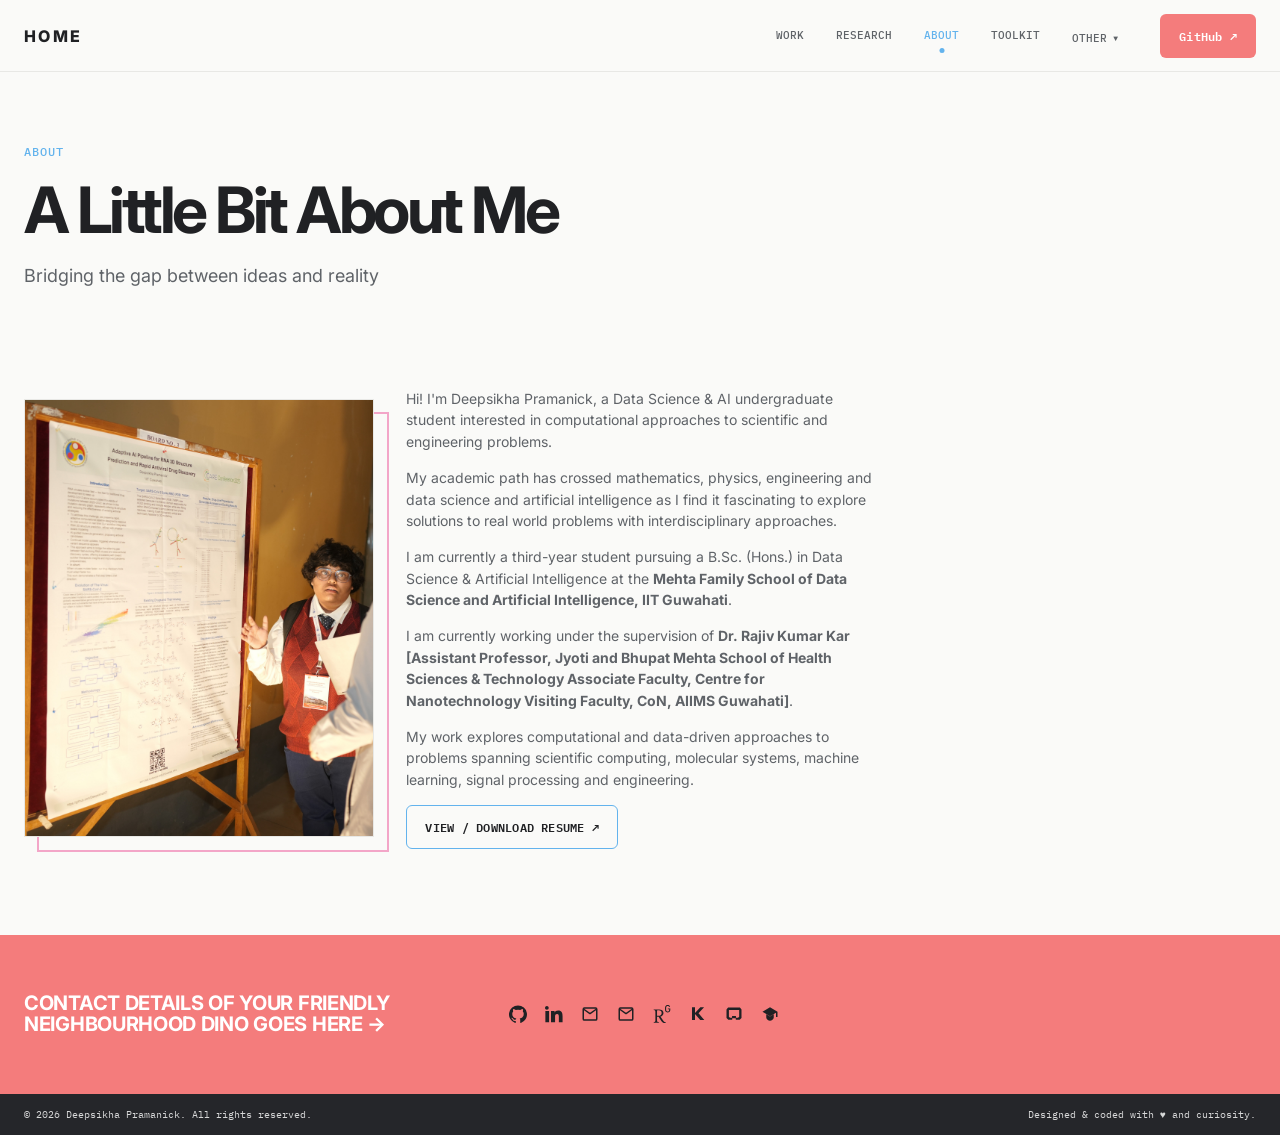
==== about.html @ 4445a699 "Initial portfolio website" ====
<!doctype html>
<html lang="en">
<head>
<meta charset="utf-8">
<meta name="viewport" content="width=device-width,initial-scale=1">
<meta name="description" content="Deepsikha Pramanick — Data Science, Engineering and Scientific Computing portfolio.">
<title>About — Deepsikha Pramanick</title>
<link rel="stylesheet" href="assets/css/styles.css">
</head>
<body>

<header class="site-header">
  <div class="container nav">
    <a class="brand" href="index.html">HOME</a>
    <nav class="nav-links">
      <a href="index.html#work">WORK</a>
      <a href="research.html">RESEARCH</a>
      <a class="active" href="about.html">ABOUT</a>
      <a href="index.html#toolkit">TOOLKIT</a>
      <div class="nav-other">
        <button class="other-button">OTHER</button>
        <div class="other-menu">
          <a href="gallery.html">Gallery</a>
          <a href="certificates.html">Certificates</a>
          <a href="blog.html">Research Blog</a>
          <a href="updates.html">News &amp; Updates</a>
        </div>
      </div>
    </nav>
    <a class="btn btn-coral nav-github" href="https://github.com/Deepsikha001" target="_blank" rel="noopener">GitHub ↗</a>
    <button class="nav-toggle" data-menu aria-label="Open navigation">☰</button>
  </div>
</header>

<main>
<section class="page-hero">
  <div class="container">
    <div class="kicker">ABOUT</div>
    <h1>A Little Bit About Me</h1>
    <p class="lead research-intro">
       Bridging the gap between ideas and reality
    </p>
  </div>
</section>
<section class="section about-section">
  <div class="container about-grid">

    <div class="about-photo">
      <img src="assets\images\DP_at_MFF_CARE_Conference_2025.JPG" alt="Deepsikha Pramanick">
    </div>

    <div class="about-copy">
      <p>
        Hi! I'm Deepsikha Pramanick, a Data Science &amp; AI undergraduate student interested in
        computational approaches to scientific and engineering problems.
      </p>

      <p>
        My academic path has crossed mathematics, physics, engineering and
        data science and artificial intelligence as I find it fascinating to explore solutions to real world problems with interdisciplinary approaches.
      </p>

      <p>
        I am currently a third-year student pursuing a B.Sc. (Hons.) in
        Data Science &amp; Artificial Intelligence at the
        <strong>Mehta Family School of Data Science and Artificial Intelligence,
        IIT Guwahati</strong>.
      </p>

      <p>
        I am currently working under the supervision of
        <strong>Dr. Rajiv Kumar Kar [Assistant Professor, Jyoti and Bhupat Mehta School of Health Sciences & Technology
Associate Faculty, Centre for Nanotechnology
Visiting Faculty, CoN, AIIMS Guwahati]</strong>.
      </p>

      <p>
        My work explores computational and data-driven approaches to problems
        spanning scientific computing, molecular systems, machine learning,
        signal processing and engineering.
      </p>

      <p>
        <a class="btn btn-outline" href="assets/resume.pdf" target="_blank" rel="noopener">
          VIEW / DOWNLOAD RESUME ↗
        </a>
      </p>
    </div>

  </div>
</section>
</main>

<section class="cta" id="contact">
  <div class="container cta-grid">
    <div>
      <h3>CONTACT DETAILS OF YOUR FRIENDLY NEIGHBOURHOOD DINO GOES HERE →</h3>
    </div>

    <div class="social-links">
      <a href="https://github.com/Deepsikha001" target="_blank" rel="noopener" aria-label="GitHub">
        <svg viewBox="0 0 24 24" aria-hidden="true">
          <path fill="currentColor" d="M12 .5a12 12 0 0 0-3.79 23.39c.6.11.82-.26.82-.58v-2.04c-3.34.73-4.04-1.61-4.04-1.61-.55-1.39-1.34-1.76-1.34-1.76-1.09-.75.08-.74.08-.74 1.2.08 1.84 1.23 1.84 1.23 1.07 1.83 2.81 1.3 3.5.99.11-.78.42-1.3.76-1.6-2.67-.3-5.47-1.34-5.47-5.95 0-1.31.47-2.38 1.23-3.22-.12-.3-.53-1.52.12-3.17 0 0 1-.32 3.3 1.23a11.5 11.5 0 0 1 6 0c2.29-1.55 3.29-1.23 3.29-1.23.65 1.65.24 2.87.12 3.17.77.84 1.23 1.91 1.23 3.22 0 4.62-2.81 5.65-5.48 5.95.43.37.81 1.1.81 2.22v3.29c0 .32.22.69.83.58A12 12 0 0 0 12 .5Z"/>
        </svg>
      </a>

      <a href="https://www.linkedin.com/in/deepsikha-pramanick" target="_blank" rel="noopener" aria-label="LinkedIn">
        <svg viewBox="0 0 24 24" aria-hidden="true">
          <path fill="currentColor" d="M4.98 3.5A2.5 2.5 0 1 1 0 3.5a2.5 2.5 0 0 1 4.98 0ZM.5 8h4.96v15H.5V8Zm7.5 0h4.75v2.05h.07c.66-1.25 2.27-2.57 4.68-2.57 5 0 5.92 3.29 5.92 7.56V23h-4.95v-7.06c0-1.68-.03-3.84-2.34-3.84-2.34 0-2.7 1.83-2.7 3.72V23H8V8Z"/>
        </svg>
      </a>

      <a href="mailto:deepsikha.pramanick@gmail.com" aria-label="Personal email">
        <svg viewBox="0 0 24 24" aria-hidden="true">
          <path fill="currentColor" d="M2 5.5A2.5 2.5 0 0 1 4.5 3h15A2.5 2.5 0 0 1 22 5.5v13a2.5 2.5 0 0 1-2.5 2.5h-15A2.5 2.5 0 0 1 2 18.5v-13Zm2.2-.5L12 10.4 19.8 5H4.2ZM20 18.5V7.1l-7.41 5.18a1 1 0 0 1-1.18 0L4 7.1v11.4c0 .28.22.5.5.5h15a.5.5 0 0 0 .5-.5Z"/>
        </svg>
      </a>

      <a href="mailto:d.pramanick@op.iitg.ac.in" aria-label="Institutional email">
        <svg viewBox="0 0 24 24" aria-hidden="true">
          <path fill="currentColor" d="M2 5.5A2.5 2.5 0 0 1 4.5 3h15A2.5 2.5 0 0 1 22 5.5v13a2.5 2.5 0 0 1-2.5 2.5h-15A2.5 2.5 0 0 1 2 18.5v-13Zm2.2-.5L12 10.4 19.8 5H4.2ZM20 18.5V7.1l-7.41 5.18a1 1 0 0 1-1.18 0L4 7.1v11.4c0 .28.22.5.5.5h15a.5.5 0 0 0 .5-.5Z"/>
        </svg>
      </a>

      <a href="https://www.researchgate.net/profile/Deepsikha-Pramanick?ev=hdr_xprf" target="_blank" rel="noopener" aria-label="ResearchGate">
        <img class="social-logo" src="assets/images/researchgate.svg.svg" alt="">
      </a>

      <a href="https://www.kaggle.com/deepsikhapramanick" target="_blank" rel="noopener" aria-label="Kaggle">
        <svg viewBox="0 0 24 24" aria-hidden="true">
          <path fill="currentColor" d="M4 3h4v7.6l7.1-7.6h5l-7.4 8 7.7 9H15l-7-8v8H4V3Z"/>
        </svg>
      </a>

      <a href="https://uau-uau.itch.io/" target="_blank" rel="noopener" aria-label="itch.io">
        <svg viewBox="0 0 24 24" aria-hidden="true">
          <path fill="currentColor" d="M4.1 3.2h15.8L22 6.1v11.1l-2.4 2.6h-5.2v-2.2H9.6v2.2H4.4L2 17.2V6.1l2.1-2.9Zm1.1 3.4v8.9l1.4 1.4h2.8v-2.2h5.2v2.2h2.8l1.5-1.4V6.6H5.2Z"/>
        </svg>
      </a>

      <a href="https://scholar.google.com/" target="_blank" rel="noopener" aria-label="Google Scholar">
        <svg viewBox="0 0 24 24" aria-hidden="true">
          <path fill="currentColor" d="M12 3 2 9l10 6 8-4.8V16h2V9L12 3Zm-5 9.4v4.2c0 2.2 2.9 4.4 5 4.4s5-2.2 5-4.4v-4.2l-5 3-5-3Z"/>
        </svg>
      </a>
    </div>
  </div>
</section>

<footer>
  <div class="container footer-inner">
    <span>© 2026 Deepsikha Pramanick. All rights reserved.</span>
    <span>Designed &amp; coded with ♥ and curiosity.</span>
  </div>
</footer>

<script src="assets/js/main.js"></script>
</body>
</html>
---- assets/css/styles.css ----
@import url('https://fonts.googleapis.com/css2?family=IBM+Plex+Mono:wght@400;500;600&family=Inter:wght@400;500;600;700;800&display=swap');

:root{
  --bg:#FAFAF8;
  --text:#202124;
  --muted:#5F6368;
  --border:#E8E8E5;
  --blue:#63B3ED;
  --blue-soft:#EAF5FD;
  --pink:#F3A6C8;
  --pink-soft:#FFF0F6;
  --coral:#F47C7C;
  --white:#FFFFFF;
  --max:1296px;
  --radius:6px;
  --shadow:0 8px 28px rgba(32,33,36,.055);
}

*{box-sizing:border-box}
html{scroll-behavior:smooth}
body{
  margin:0;
  background:var(--bg);
  color:var(--text);
  font-family:Inter,system-ui,sans-serif;
  line-height:1.55;
}
img{max-width:100%;display:block}
a{color:inherit;text-decoration:none}
button,input,select{font:inherit}
.container{width:min(var(--max),calc(100% - 48px));margin:auto}
.mono{
  font-family:"IBM Plex Mono",monospace;
  letter-spacing:.03em;
}
.section{padding:96px 0}
.section-tight{padding:72px 0}
.section-label{
  display:flex;align-items:center;gap:16px;
  margin-bottom:28px;
  color:var(--blue);
  font:600 12px/1 "IBM Plex Mono",monospace;
  letter-spacing:.08em;
  text-transform:uppercase;
}
.section-label.pink{color:var(--pink)}
.section-label::after{
  content:"";height:1px;flex:1;background:currentColor;opacity:.55
}
.section-label .spacer{flex:0 0 12px}
h1,h2,h3{margin:0;line-height:1.08}
h1{font-size:clamp(52px,6vw,88px);letter-spacing:-.055em}
h2{font-size:clamp(34px,4vw,52px);letter-spacing:-.04em}
h3{font-size:20px;letter-spacing:-.015em}
.lead{font-size:18px;color:var(--muted);max-width:600px}
.small{font-size:13px;color:var(--muted)}
.kicker{
  color:var(--blue);
  font:500 12px/1.4 "IBM Plex Mono",monospace;
  letter-spacing:.08em;
  text-transform:uppercase;
}
.btn{
  display:inline-flex;align-items:center;justify-content:center;gap:10px;
  min-height:44px;padding:0 18px;border:1px solid transparent;
  border-radius:6px;font:600 12px/1 "IBM Plex Mono",monospace;
  letter-spacing:.02em;transition:.2s ease;
  cursor:pointer;
}
.btn:hover{transform:translateY(-2px)}
.btn-primary{background:var(--blue);color:#fff}
.btn-outline{border-color:var(--blue);background:transparent;color:var(--text)}
.btn-coral{background:var(--coral);color:#fff}
.tag{
  display:inline-flex;align-items:center;
  padding:5px 9px;border-radius:999px;
  background:var(--blue-soft);color:#2d6e9d;
  font:500 10px/1 "IBM Plex Mono",monospace;
}
.tag.pink{background:var(--pink-soft);color:#a95076}

.site-header{
  position:sticky;top:0;z-index:50;
  height:72px;background:rgba(250,250,248,.94);
  backdrop-filter:blur(12px);
  border-bottom:1px solid var(--border);
}
.nav{
  height:72px;display:flex;align-items:center;gap:24px;
}
.brand{font-size:16px;font-weight:800;letter-spacing:.15em}
.brand-dot{color:var(--coral)}
.nav-links{display:flex;align-items:center;gap:32px;margin-left:auto}
.nav-links a{
  position:relative;
  font:500 11px/1 "IBM Plex Mono",monospace;
  color:var(--muted);text-transform:uppercase;
}
.nav-links a:hover{
  color:var(--blue);
}

.nav-links a.active{
  color:var(--blue);
}
/* Active Research page */
.nav-links a.active[href="research.html"]{
  color:var(--pink);
}

.nav-links a.active[href="research.html"]::after{
  content:"";
  position:absolute;
  left:50%;
  bottom:-12px;
  width:5px;
  height:5px;
  transform:translateX(-50%);
  border-radius:50%;
  background:var(--pink);
}
.nav-links a.active::after{
  content:"";position:absolute;left:50%;bottom:-12px;
  width:5px;height:5px;transform:translateX(-50%);
  border-radius:50%;background:var(--blue);
}



.nav-other {
  position: relative;
  /* Ensures the container wraps perfectly without unwanted height gaps */
  display: inline-block; 
}

.other-button {
  border: 0;
  background: transparent;
  padding: 0;
  color: var(--muted);
  cursor: pointer;
  font: 500 11px/1 "IBM Plex Mono", monospace;
  text-transform: uppercase;
  
  /* Flexbox centers the button text and the arrow symbol perfectly */
  display: inline-flex;
  align-items: center;
}

.other-button:hover {
  color: var(--blue);
}

/* --- THE STANDARD DROPDOWN SYMBOL --- */
.other-button::after {
  content: "▼";
  font-size: 8px;      /* Keeps the arrow small and sharp */
  margin-left: 6px;    /* Spaces it away from the text */
  transition: transform 0.2s ease;
}

/* Optional rotation interaction effect on hover */
.nav-other:hover .other-button::after {
  transform: rotate(180deg);
}

.other-menu {
  position: absolute;
  /* Using calc ensures the menu stays connected to the bottom of the button container, eliminating the hover gap */
  top: 100%;           
  right: 0;
  min-width: 170px;
  padding: 8px;
  background: var(--bg);
  border: 1px solid var(--border);
  box-shadow: var(--shadow);
  border-radius: 5px;
  display: none;
  
  /* Guarantees the dropdown layers over other standard elements */
  z-index: 100;        
}

/* Kept your hover logic, and added focus-within for accessibility */
.nav-other:focus-within .other-menu,
.nav-other:hover .other-menu {
  display: block;
}

.other-menu a {
  display: block;
  padding: 10px 12px;
  color: var(--muted);
  font: 500 11px/1.2 "IBM Plex Mono", monospace;
  text-decoration: none; /* Strips standard anchor underlines */
}

.other-menu a:hover {
  background: var(--blue-soft);
  color: var(--blue);
}

.nav-github{margin-left:18px}
.nav-toggle{display:none;border:0;background:none;font-size:24px}

.hero{min-height:calc(100vh - 72px);display:grid;align-items:center;padding:84px 0 70px}
.hero-grid{display:grid;grid-template-columns:1fr 1fr;gap:36px;align-items:center}
.hero-copy{padding-right:28px}
.hero h1{margin:18px 0 18px}
.hero-rule{width:48px;height:3px;background:var(--pink);margin:22px 0}
.hero-actions{display:flex;gap:16px;margin-top:28px;flex-wrap:wrap}
.status{margin-top:32px}
.status-title{
  color:var(--coral);font:500 11px/1 "IBM Plex Mono",monospace;
  letter-spacing:.08em;text-transform:uppercase;
}
.status-title::before{content:"●";margin-right:8px}
.status-items{margin-top:9px;color:var(--text);font-size:13px}
.status-items span{color:var(--blue);padding:0 7px}
.hero-art{
  min-height:500px;position:relative;overflow:hidden;
  display:grid;place-items:center;
}
.hero-art .halo{
  position:absolute;width:380px;height:380px;border-radius:50%;
  background:rgba(99,179,237,.11);right:12%;top:7%;
}
.hero-art .mesh{
  position:relative;width:92%;height:330px;
  transform:perspective(700px) rotateX(58deg) rotateZ(-4deg);
  background:
    repeating-linear-gradient(0deg,transparent 0 18px,rgba(32,33,36,.22) 19px 20px),
    repeating-linear-gradient(90deg,transparent 0 30px,rgba(32,33,36,.18) 31px 32px);
  clip-path:polygon(0 58%,8% 50%,16% 62%,25% 35%,34% 54%,44% 24%,55% 48%,64% 29%,74% 49%,83% 34%,94% 55%,100% 48%,100% 100%,0 100%);
  opacity:.72;
}
.wave{
  position:absolute;height:60px;width:190px;
  border-top:1px solid var(--blue);
  border-bottom:1px solid rgba(99,179,237,.25);
  opacity:.8;
}
.wave::after{
  content:"";position:absolute;inset:10px 0;
  background:
    linear-gradient(90deg,transparent 0 12%,var(--blue) 12.5% 13%,transparent 13.5% 25%,
    var(--blue) 25.5% 26%,transparent 26.5% 37%,var(--blue) 37.5% 38%,
    transparent 38.5% 50%,var(--blue) 50.5% 51%,transparent 51.5% 64%,
    var(--blue) 64.5% 65%,transparent 65.5%);
  clip-path:polygon(0 55%,12% 55%,16% 35%,20% 75%,25% 45%,31% 58%,37% 20%,43% 78%,49% 50%,55% 62%,62% 18%,68% 83%,74% 48%,82% 55%,90% 35%,100% 55%,100% 60%,0 60%);
}
.wave.one{left:2%;top:28%}
.wave.two{right:-2%;bottom:23%;border-color:var(--pink)}
.wave.two::after{filter:hue-rotate(115deg);opacity:.65}
.dots{
  position:absolute;right:3%;top:8%;width:120px;height:120px;
  background-image:radial-gradient(rgba(99,179,237,.45) 1.3px,transparent 1.3px);
  background-size:14px 14px;opacity:.65;
}
.pink-orb{position:absolute;width:30px;height:30px;border-radius:50%;background:var(--pink);right:19%;top:16%}

.work-head{display:flex;align-items:center;gap:18px}
.work-head .view-all{margin-left:auto;color:var(--blue);font:500 11px "IBM Plex Mono",monospace}
.project-grid{display:grid;grid-template-columns:repeat(4,1fr);gap:16px;margin-top:8px}
.project-card{
  border:1px solid var(--border);background:var(--white);
  border-top:3px solid var(--blue);border-radius:5px;
  overflow:hidden;transition:.22s ease;box-shadow:0 3px 16px rgba(32,33,36,.025);
}
.project-card:nth-child(even){border-top-color:var(--pink)}
.project-card:hover{transform:translateY(-4px);box-shadow:var(--shadow)}
.project-card .card-body{padding:16px}
.project-no{font:500 11px "IBM Plex Mono",monospace;color:var(--blue)}
.project-card:nth-child(even) .project-no{color:var(--pink)}
.project-card h3{font-size:17px;margin:7px 0 12px}
.project-card p{font-size:12px;color:var(--muted);min-height:58px;margin:0 0 13px}
.project-image{aspect-ratio:16/9;background:#eef2f4;overflow:hidden}
.project-image img{width:100%;height:100%;object-fit:cover}
.tags{display:flex;flex-wrap:wrap;gap:6px}

.interests-grid{display:grid;grid-template-columns:repeat(5,1fr);border-top:1px solid var(--border);border-bottom:1px solid var(--border)}
.interest{padding:28px 20px;text-align:center;border-right:1px solid var(--border)}
.interest:last-child{border-right:0}
.interest-icon{font-size:30px;color:var(--blue);margin-bottom:15px}
.interest:nth-child(even) .interest-icon{color:var(--pink)}
.interest h3{font-size:15px;margin-bottom:10px}
.interest p{font-size:12px;color:var(--muted);margin:0}

.about-grid{display:grid;grid-template-columns:3fr 4fr 3fr;gap:32px;align-items:center}
.about-section{
  padding-top:24px;
  padding-bottom:72px;
}
.about-photo{
  position:relative;aspect-ratio:4/5;background:#edf1f3;border:1px solid var(--border);
}
.about-photo::after{
  content:"";position:absolute;left:12px;top:12px;width:100%;height:100%;
  border:2px solid var(--pink);z-index:-1;
}
.about-photo img{width:100%;height:100%;object-fit:cover}
.about-copy p{font-size:14px;color:var(--muted)}
.signature{font-family:cursive;font-size:28px;margin-top:12px}
.stats{border:1px solid var(--border);display:grid;grid-template-columns:1fr 1fr}
.stat{padding:26px 14px;text-align:center;border-right:1px solid var(--border);border-bottom:1px solid var(--border)}
.stat:nth-child(2n){border-right:0}
.stat:nth-last-child(-n+2){border-bottom:0}
.stat-icon{font-size:24px;color:var(--blue)}
.stat strong{display:block;margin-top:8px;font-size:13px}
.stat span{display:block;color:var(--muted);font-size:11px}

.toolkit-grid{
  display:grid;
  grid-template-columns:repeat(3, 1fr);
  gap:16px;
  margin-top:8px;
}

.toolkit-card{
  position:relative;
  min-height:210px;
  padding:22px;
  border:1px solid var(--border);
  background:var(--white);
  border-radius:5px;
  transition:transform .22s ease, box-shadow .22s ease;
}

.toolkit-card:hover{
  transform:translateY(-3px);
  box-shadow:var(--shadow);
}

.toolkit-icon{
  position:absolute;
  top:20px;
  right:20px;
  font-size:18px;
  color:var(--blue);
}

.toolkit-card:nth-child(even) .toolkit-icon{
  color:var(--pink);
}

.toolkit-number{
  margin-bottom:14px;
  font:500 10px/1 "IBM Plex Mono", monospace;
  color:var(--muted);
  letter-spacing:.08em;
}

.toolkit-card h3{
  margin:0 0 18px;
  font-size:17px;
  line-height:1.3;
  max-width:85%;
}

.toolkit-list{
  display:flex;
  flex-wrap:wrap;
  gap:6px;
}

/* Same visual language as Selected Work tags */
.toolkit-list span{
  display:inline-flex;
  align-items:center;
  padding:5px 9px;
  border-radius:999px;
  background:var(--blue-soft);
  color:#2d6e9d;
  font:500 10px/1 "IBM Plex Mono",monospace;
}

/* Alternate cards use the pink version */
.toolkit-card:nth-child(even) .toolkit-list span{
  background:var(--pink-soft);
  color:#a95076;
}

@media (max-width:900px){
  .toolkit-grid{
    grid-template-columns:repeat(2, 1fr);
  }
}

@media (max-width:600px){
  .toolkit-grid{
    grid-template-columns:1fr;
  }

  .toolkit-card{
    min-height:auto;
  }
}

.updates-grid{display:grid;grid-template-columns:repeat(3,1fr);gap:16px}
.update{
  background:var(--white);border:1px solid var(--border);
  padding:18px;border-radius:5px;display:flex;gap:14px;
}
.update-thumb{width:64px;height:64px;flex:0 0 64px;border-radius:50%;background:var(--pink-soft);display:grid;place-items:center;overflow:hidden}
.update-thumb img{width:100%;height:100%;object-fit:cover}
.update-date{font:500 10px "IBM Plex Mono",monospace;color:var(--coral);text-transform:uppercase}
.update h3{font-size:15px;margin:4px 0}
.update p{font-size:12px;color:var(--muted);margin:0}

.preview-grid{display:grid;grid-template-columns:1.3fr 1fr 1fr;gap:16px}
.preview-card{border:1px solid var(--border);padding:22px;background:#fff}
.preview-card h3{margin:6px 0 8px}
.preview-card p{font-size:13px;color:var(--muted)}
.preview-card .arrow{color:var(--blue);font:500 11px "IBM Plex Mono",monospace}

.cta{
  background:var(--coral);color:#fff;padding:58px 0;
}
.cta-grid{display:grid;grid-template-columns:1.2fr 2fr;gap:36px;align-items:center}
.cta h2{font-size:42px;letter-spacing:-.035em}
.socials{display:flex;flex-wrap:wrap;gap:12px}
.social{
  min-width:150px;padding:14px;border-left:1px solid rgba(255,255,255,.55);
}
.social span{display:block;font:500 10px "IBM Plex Mono",monospace;opacity:.9}
.social strong{display:block;font-size:13px;margin-top:4px}

footer{background:#25262a;color:#fff;padding:14px 0}
.footer-inner{display:flex;justify-content:space-between;gap:20px;font:400 10px "IBM Plex Mono",monospace;opacity:.82}

.page-hero{padding:72px 0 42px}
.page-hero h1{font-size:clamp(42px,5vw,72px);margin:14px 0}
.page-hero .lead{max-width:760px}
.filters{display:flex;gap:8px;flex-wrap:wrap;margin:28px 0}
.filter{
  border:1px solid var(--border);background:#fff;padding:9px 12px;
  border-radius:999px;font:500 10px "IBM Plex Mono",monospace;cursor:pointer
}
.filter.active{background:var(--blue);color:#fff;border-color:var(--blue)}
.archive-grid{display:grid;grid-template-columns:repeat(3,1fr);gap:18px}
.gallery-grid{columns:3 280px;column-gap:18px}
.gallery-item{break-inside:avoid;margin:0 0 18px;border:1px solid var(--border);background:#fff}
.gallery-item img{width:100%;aspect-ratio:auto;object-fit:cover}
.gallery-caption{padding:14px}
.gallery-caption h3{font-size:15px}
.gallery-caption p{font-size:12px;color:var(--muted);margin:5px 0 0}
.cert-card{border:1px solid var(--border);background:#fff}
.cert-thumb{aspect-ratio:16/10;background:#edf1f3;display:grid;place-items:center;color:var(--muted);font:500 11px "IBM Plex Mono",monospace}
.cert-body{padding:16px}
.cert-body h3{font-size:16px}
.cert-body p{font-size:12px;color:var(--muted)}
.blog-grid{display:grid;grid-template-columns:repeat(2,1fr);gap:18px}
.blog-card{border:1px solid var(--border);background:#fff;padding:24px}
.blog-meta{font:500 10px "IBM Plex Mono",monospace;color:var(--blue)}
.blog-card h3{font-size:22px;margin:10px 0}
.blog-card p{color:var(--muted);font-size:13px}
.article{max-width:820px;margin:auto}
.article h1{font-size:56px;margin:16px 0 22px}
.article .article-meta{font:500 11px "IBM Plex Mono",monospace;color:var(--blue)}
.article p,.article li{font-size:17px;color:#42454a;line-height:1.8}
.article figure{margin:36px 0}
.article figcaption{font-size:11px;color:var(--muted);margin-top:8px}
.group-card{border:1px solid var(--border);background:#fff;padding:28px;display:flex;justify-content:space-between;gap:24px;align-items:center}
.empty-image{
  display:grid;place-items:center;min-height:220px;
  background:linear-gradient(135deg,#edf4f8,#fff0f6);
  color:#6b7177;font:500 11px "IBM Plex Mono",monospace;
}

.lightbox{
  position:fixed;inset:0;background:rgba(0,0,0,.78);display:none;place-items:center;z-index:100;
  padding:30px
}
.lightbox.open{display:grid}
.lightbox-inner{max-width:1000px;max-height:90vh;position:relative}
.lightbox img{max-height:80vh;width:auto;max-width:90vw;margin:auto}
.lightbox button{position:absolute;right:-10px;top:-42px;background:#fff;border:0;border-radius:50%;width:32px;height:32px;cursor:pointer}

@media(max-width:1050px){
  .nav-links{gap:20px}
  .project-grid{grid-template-columns:repeat(2,1fr)}
  .interests-grid,.toolkit-grid{grid-template-columns:repeat(2,1fr)}
  .interest:nth-child(2n),.toolkit:nth-child(2n){border-right:0}
  .about-grid{grid-template-columns:1fr 1.5fr}
  .stats{grid-column:1/-1}
}
@media(max-width:760px){
  .container{width:min(var(--max),calc(100% - 32px))}
  .site-header,.nav{height:64px}
  .nav-toggle{display:block;margin-left:auto}
  .nav-links{display:none;position:absolute;top:64px;left:0;right:0;background:var(--bg);padding:18px 20px;border-bottom:1px solid var(--border);flex-direction:column;align-items:flex-start}
  .nav-links.open{display:flex}
  .nav-github{display:none}
  .hero{min-height:auto;padding:62px 0}
  .hero-grid{grid-template-columns:1fr}
  .hero-copy{padding:0}
  .hero-art{min-height:350px}
  .project-grid,.updates-grid,.archive-grid,.blog-grid{grid-template-columns:1fr}
  .interests-grid,.toolkit-grid{grid-template-columns:1fr}
  .interest,.toolkit{border-right:0;border-bottom:1px solid var(--border)}
  .about-grid{grid-template-columns:1fr}
  .preview-grid{grid-template-columns:1fr}
  .cta-grid{grid-template-columns:1fr}
  .cta h2{font-size:34px}
  .footer-inner{flex-direction:column}
}
.social-links{
  display:flex;
  align-items:center;
  gap:18px;
}

.social-links a{
  display:flex;
  align-items:center;
  justify-content:center;
  color:var(--text);
  text-decoration:none;
  transition:color 0.2s ease, transform 0.2s ease;
}

.social-links svg{
  width:18px;
  height:18px;
  fill:currentColor;
}

.social-links a:hover{
  color:var(--coral);
  transform:translateY(-1px);
}
.social-logo{
  width:18px;
  height:18px;
  display:block;
}
/* =========================================================
   INTERACTIVE SCIENCE CANVAS
   ========================================================= */

.hero-art{
  position:relative;
  min-height:500px;
  overflow:hidden;
  display:block;
  cursor:crosshair;
}

#science-canvas{
  position:absolute;
  inset:0;
  width:100%;
  height:100%;
  display:block;
  touch-action:none;
}

.science-label{
  position:absolute;
  left:24px;
  bottom:18px;
  z-index:2;

  color:var(--muted);
  font:500 10px/1 "IBM Plex Mono",monospace;
  letter-spacing:.08em;
  text-transform:uppercase;

  pointer-events:none;
  opacity:.65;
  transition:opacity .25s ease;
}

.hero-art:hover .science-label{
  opacity:1;
}

@media(max-width:760px){

  .hero-art{
    min-height:360px;
    margin-top:10px;
  }

  .science-label{
    left:14px;
    bottom:14px;
    font-size:9px;
  }

}
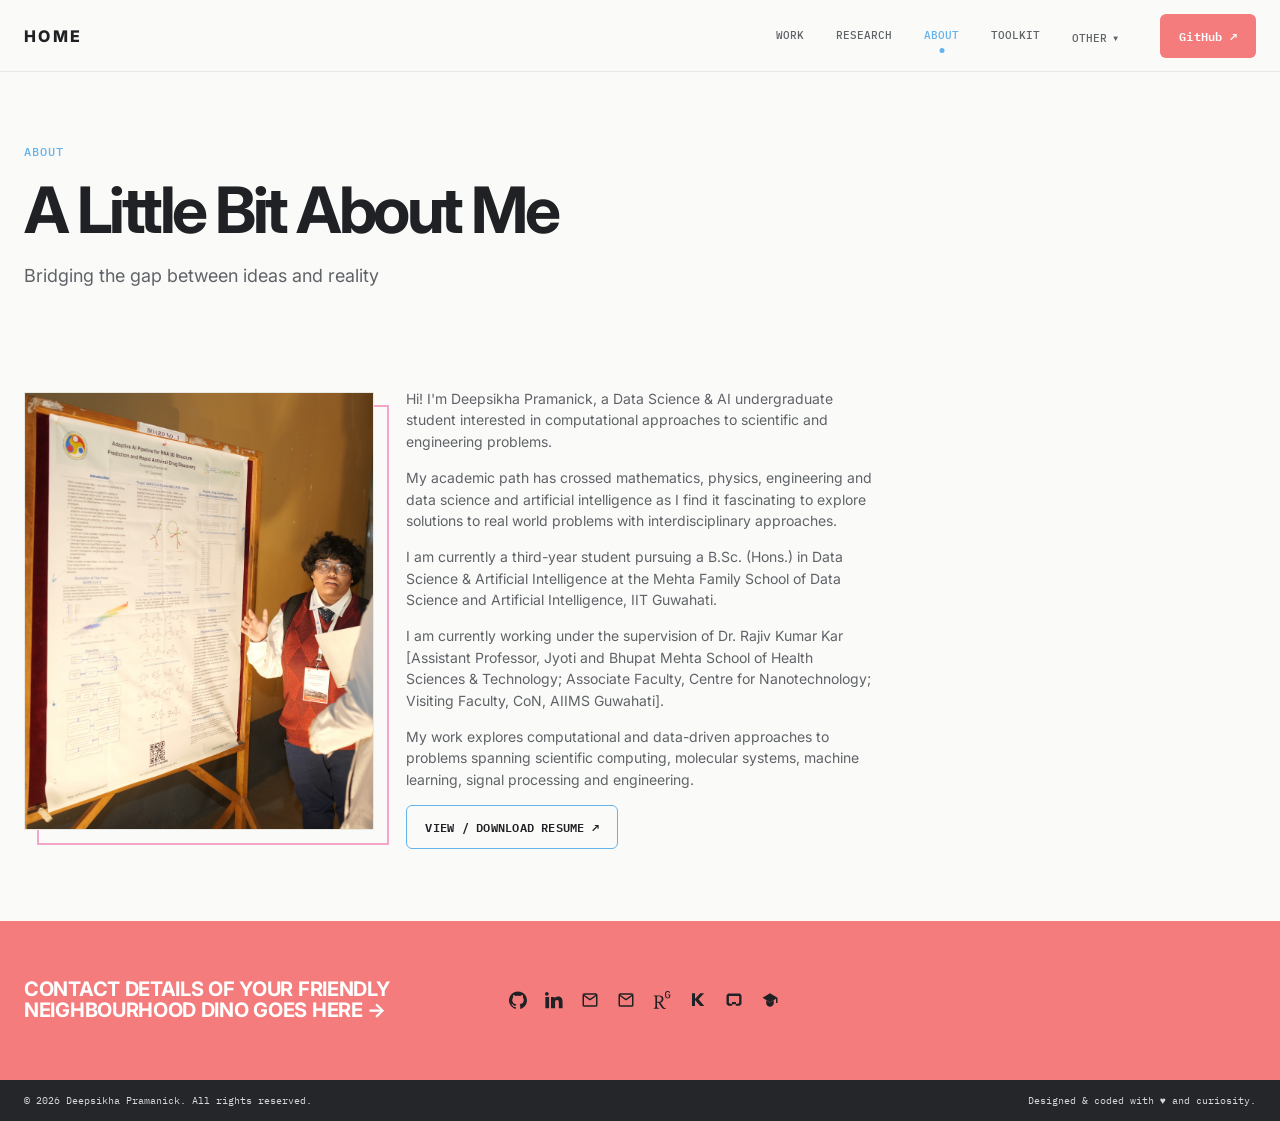
==== commit 411ee6bd: "mff care conference updated" ====
--- a/about.html
+++ b/about.html
@@ -27,7 +27,7 @@
         </div>
       </div>
     </nav>
-    <a class="btn btn-coral nav-github" href="https://github.com/Deepsikha001" target="_blank" rel="noopener">GitHub ↗</a>
+    <a class="btn btn-coral nav-github" href="https://github.com/deepsikhapramanick" target="_blank" rel="noopener">GitHub ↗</a>
     <button class="nav-toggle" data-menu aria-label="Open navigation">☰</button>
   </div>
 </header>
@@ -98,7 +98,7 @@
     </div>
 
     <div class="social-links">
-      <a href="https://github.com/Deepsikha001" target="_blank" rel="noopener" aria-label="GitHub">
+      <a href="https://github.com/deepsikhapramanick" target="_blank" rel="noopener" aria-label="GitHub">
         <svg viewBox="0 0 24 24" aria-hidden="true">
           <path fill="currentColor" d="M12 .5a12 12 0 0 0-3.79 23.39c.6.11.82-.26.82-.58v-2.04c-3.34.73-4.04-1.61-4.04-1.61-.55-1.39-1.34-1.76-1.34-1.76-1.09-.75.08-.74.08-.74 1.2.08 1.84 1.23 1.84 1.23 1.07 1.83 2.81 1.3 3.5.99.11-.78.42-1.3.76-1.6-2.67-.3-5.47-1.34-5.47-5.95 0-1.31.47-2.38 1.23-3.22-.12-.3-.53-1.52.12-3.17 0 0 1-.32 3.3 1.23a11.5 11.5 0 0 1 6 0c2.29-1.55 3.29-1.23 3.29-1.23.65 1.65.24 2.87.12 3.17.77.84 1.23 1.91 1.23 3.22 0 4.62-2.81 5.65-5.48 5.95.43.37.81 1.1.81 2.22v3.29c0 .32.22.69.83.58A12 12 0 0 0 12 .5Z"/>
         </svg>
@@ -155,5 +155,6 @@
 </footer>
 
 <script src="assets/js/main.js"></script>
+<script src="assets/js/site-data.js"></script>
 </body>
 </html>
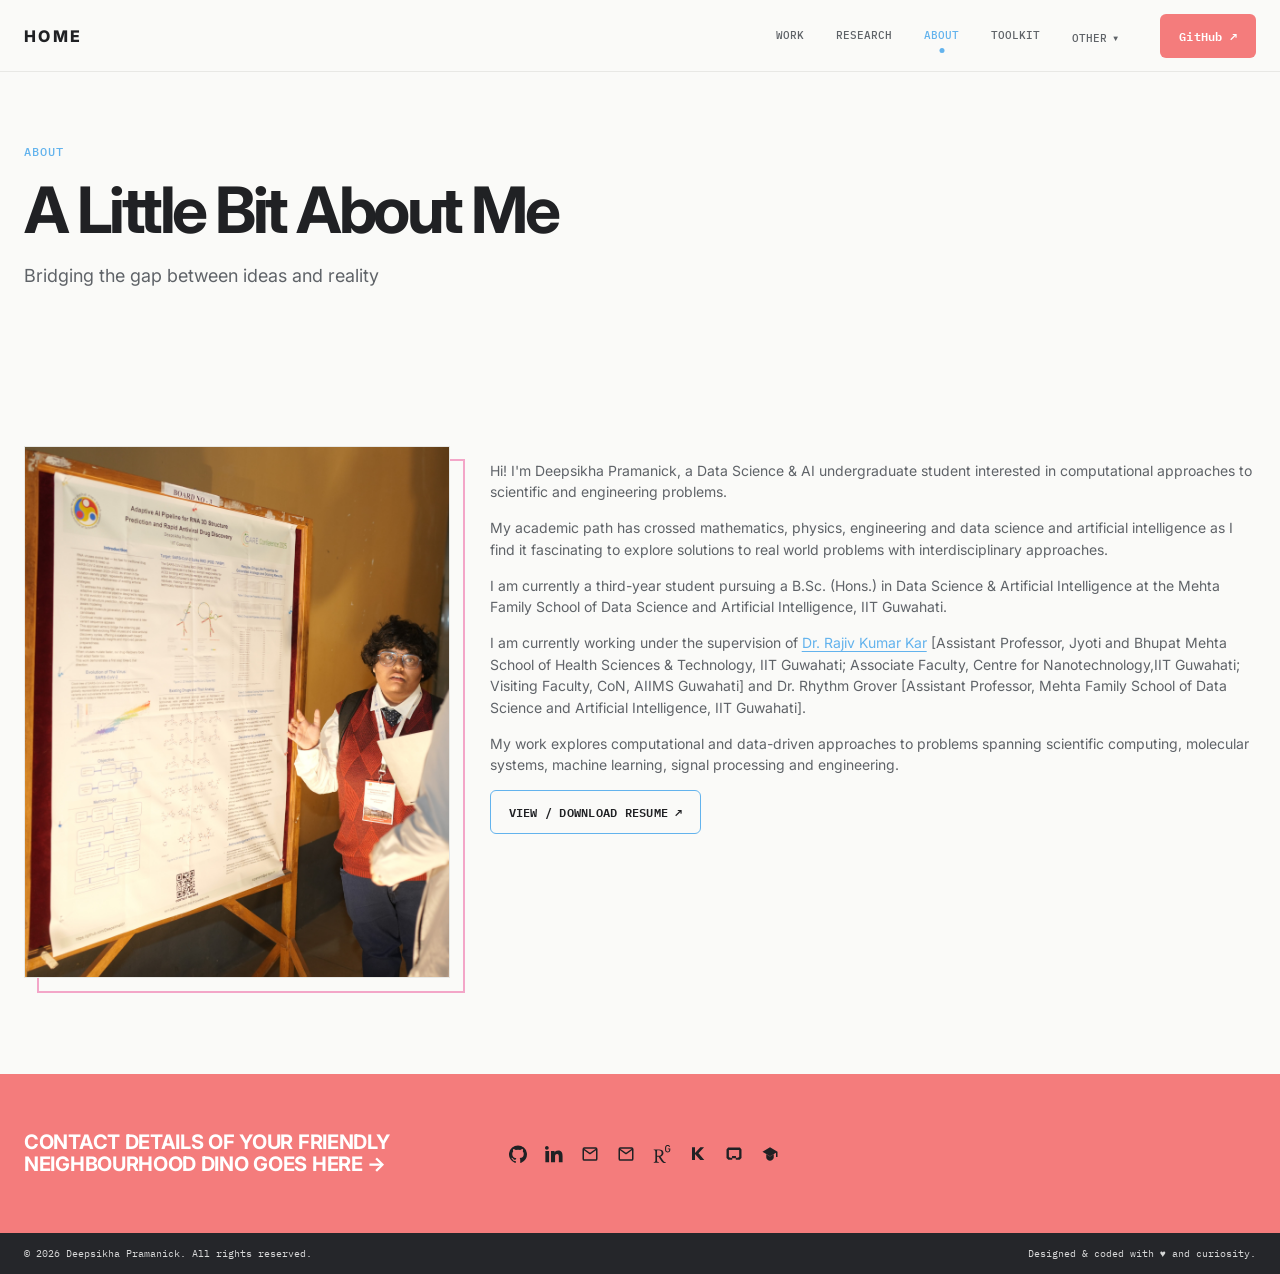
==== commit 20816e58: "google scholar link" ====
--- a/about.html
+++ b/about.html
@@ -20,9 +20,9 @@
       <div class="nav-other">
         <button class="other-button">OTHER</button>
         <div class="other-menu">
-          <a href="gallery.html">Gallery</a>
+          <!-- <a href="gallery.html">Gallery</a> 
           <a href="certificates.html">Certificates</a>
-          <a href="blog.html">Research Blog</a>
+          <a href="blog.html">Research Blog</a>-->
           <a href="updates.html">News &amp; Updates</a>
         </div>
       </div>
@@ -68,11 +68,28 @@
       </p>
 
       <p>
-        I am currently working under the supervision of
-        <strong>Dr. Rajiv Kumar Kar [Assistant Professor, Jyoti and Bhupat Mehta School of Health Sciences & Technology
-Associate Faculty, Centre for Nanotechnology
-Visiting Faculty, CoN, AIIMS Guwahati]</strong>.
-      </p>
+  I am currently working under the supervision of
+  <strong>
+    <a href="https://sites.google.com/view/rajivkumarkar/home"
+       target="_blank"
+       rel="noopener noreferrer">
+      Dr. Rajiv Kumar Kar
+    </a>
+    [Assistant Professor, Jyoti and Bhupat Mehta School of Health Sciences &amp; Technology, IIT Guwahati;
+    Associate Faculty, Centre for Nanotechnology, IIT Guwahati;
+    Visiting Faculty, CoN, AIIMS Guwahati]
+  </strong>
+  and
+  <strong>
+    <!-- INSERT DR. RHYTHM GROVER'S APPROVED PROFILE LINK HERE -->
+    <a href="YOUR_RHYTHM_GROVER_LINK_HERE"
+       target="_blank"
+       rel="noopener noreferrer">
+      Dr. Rhythm Grover
+    </a>
+    [Assistant Professor, Mehta Family School of Data Science and Artificial Intelligence, IIT Guwahati]
+  </strong>.
+</p>
 
       <p>
         My work explores computational and data-driven approaches to problems
@@ -81,7 +98,7 @@
       </p>
 
       <p>
-        <a class="btn btn-outline" href="assets/resume.pdf" target="_blank" rel="noopener">
+        <a class="btn btn-outline" href="assets\images\Resume_Deepsikha_Pramanick.pdf" target="_blank" rel="noopener">
           VIEW / DOWNLOAD RESUME ↗
         </a>
       </p>
@@ -138,7 +155,7 @@
         </svg>
       </a>
 
-      <a href="https://scholar.google.com/" target="_blank" rel="noopener" aria-label="Google Scholar">
+      <a href="https://scholar.google.com/citations?hl=en&user=SPgBl8cAAAAJ&view_op=list_works&gmla=AERr9JHCoO8yJPcD3ffJENTCshY3oVvQSfYO6dNm5NeAzeoIFCZB8tCFMT1qzjckmvbVhhnp0yO607NYsIaZI9Zn" target="_blank" rel="noopener" aria-label="Google Scholar">
         <svg viewBox="0 0 24 24" aria-hidden="true">
           <path fill="currentColor" d="M12 3 2 9l10 6 8-4.8V16h2V9L12 3Zm-5 9.4v4.2c0 2.2 2.9 4.4 5 4.4s5-2.2 5-4.4v-4.2l-5 3-5-3Z"/>
         </svg>
--- a/assets/css/styles.css
+++ b/assets/css/styles.css
@@ -287,10 +287,11 @@
 .interest h3{font-size:15px;margin-bottom:10px}
 .interest p{font-size:12px;color:var(--muted);margin:0}
 
-.about-grid{display:grid;grid-template-columns:3fr 4fr 3fr;gap:32px;align-items:center}
-.about-section{
-  padding-top:24px;
-  padding-bottom:72px;
+.about-grid{
+  display:grid;
+  grid-template-columns:1fr 1.8fr;
+  gap:40px;
+  align-items:start;
 }
 .about-photo{
   position:relative;aspect-ratio:4/5;background:#edf1f3;border:1px solid var(--border);
@@ -589,4 +590,13 @@
     font-size:9px;
   }
 
+}
+.supervisor-link{
+  color:var(--blue);
+  text-decoration:underline;
+  text-underline-offset:3px;
+}
+
+.supervisor-link:hover{
+  color:var(--coral);
 }
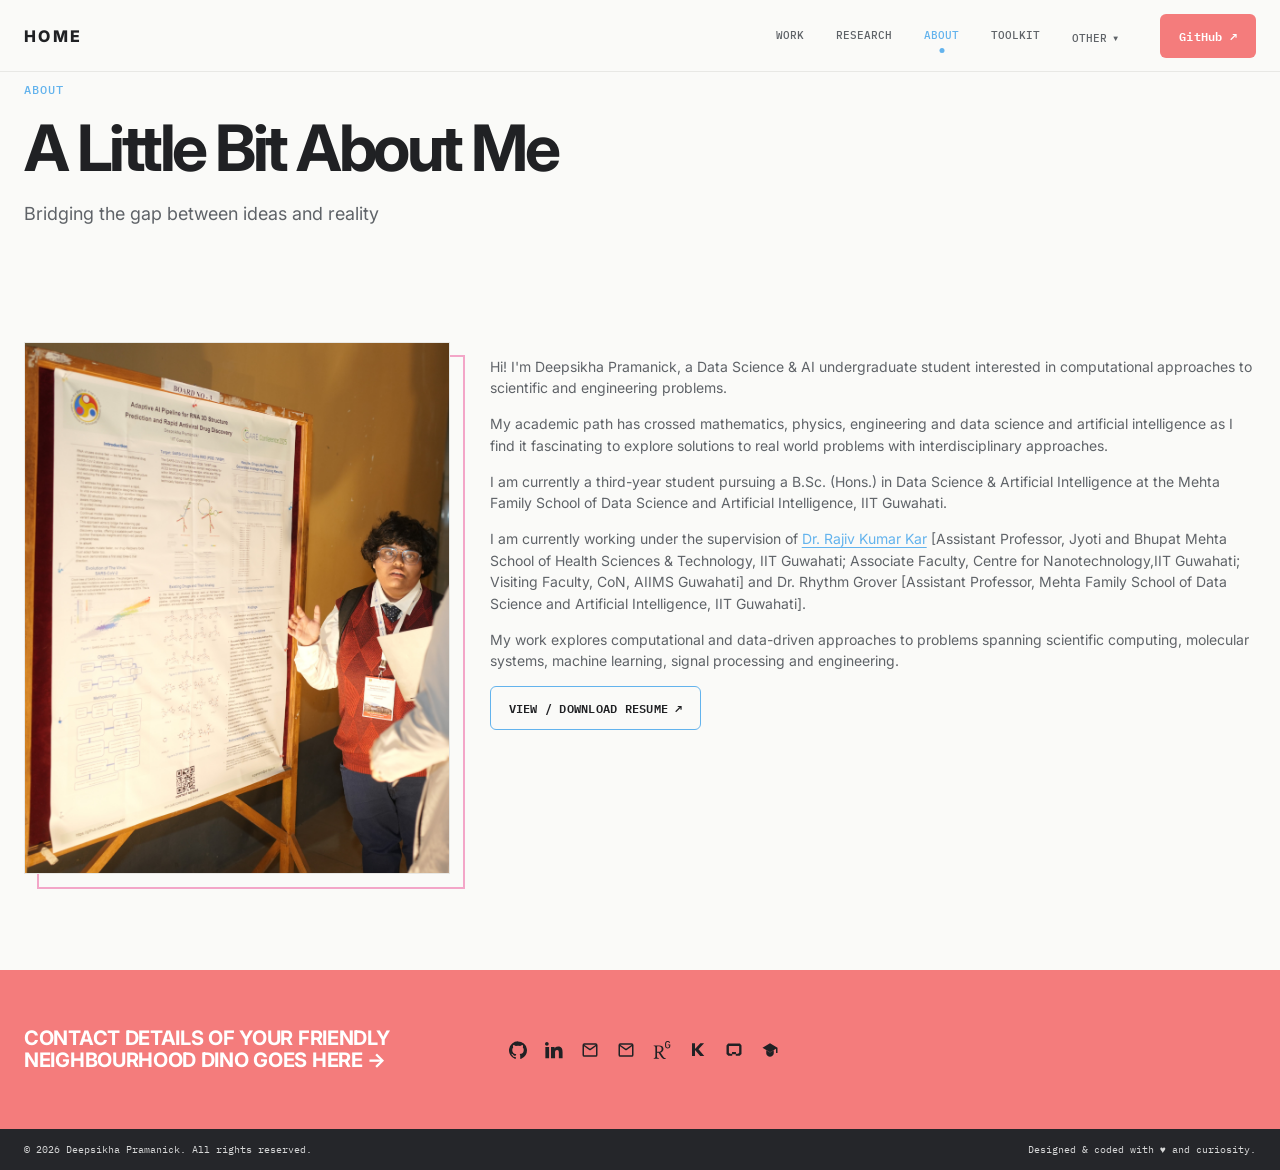
==== commit d760a4f4: "comment out pi" ====
--- a/about.html
+++ b/about.html
@@ -77,18 +77,18 @@
     </a>
     [Assistant Professor, Jyoti and Bhupat Mehta School of Health Sciences &amp; Technology, IIT Guwahati;
     Associate Faculty, Centre for Nanotechnology, IIT Guwahati;
-    Visiting Faculty, CoN, AIIMS Guwahati]
+    Visiting Faculty, CoN, AIIMS Guwahati].
   </strong>
-  and
-  <strong>
+  <!--and-->
+  <!--<strong>-->
     <!-- INSERT DR. RHYTHM GROVER'S APPROVED PROFILE LINK HERE -->
-    <a href="YOUR_RHYTHM_GROVER_LINK_HERE"
-       target="_blank"
-       rel="noopener noreferrer">
-      Dr. Rhythm Grover
-    </a>
-    [Assistant Professor, Mehta Family School of Data Science and Artificial Intelligence, IIT Guwahati]
-  </strong>.
+    <!--<a href="https://rhythmgrover.github.io/"-->
+    <!--   target="_blank"-->
+    <!--   rel="noopener noreferrer">-->
+    <!--  Dr. Rhythm Grover-->
+    <!--</a>-->
+    <!--[Assistant Professor, Mehta Family School of Data Science and Artificial Intelligence, IIT Guwahati]-->
+  <!--</strong>.-->
 </p>
 
       <p>
--- a/assets/css/styles.css
+++ b/assets/css/styles.css
@@ -302,6 +302,7 @@
 }
 .about-photo img{width:100%;height:100%;object-fit:cover}
 .about-copy p{font-size:14px;color:var(--muted)}
+
 .signature{font-family:cursive;font-size:28px;margin-top:12px}
 .stats{border:1px solid var(--border);display:grid;grid-template-columns:1fr 1fr}
 .stat{padding:26px 14px;text-align:center;border-right:1px solid var(--border);border-bottom:1px solid var(--border)}
@@ -430,7 +431,8 @@
 footer{background:#25262a;color:#fff;padding:14px 0}
 .footer-inner{display:flex;justify-content:space-between;gap:20px;font:400 10px "IBM Plex Mono",monospace;opacity:.82}
 
-.page-hero{padding:72px 0 42px}
+.page-hero{padding: 10px 0 0}
+
 .page-hero h1{font-size:clamp(42px,5vw,72px);margin:14px 0}
 .page-hero .lead{max-width:760px}
 .filters{display:flex;gap:8px;flex-wrap:wrap;margin:28px 0}
